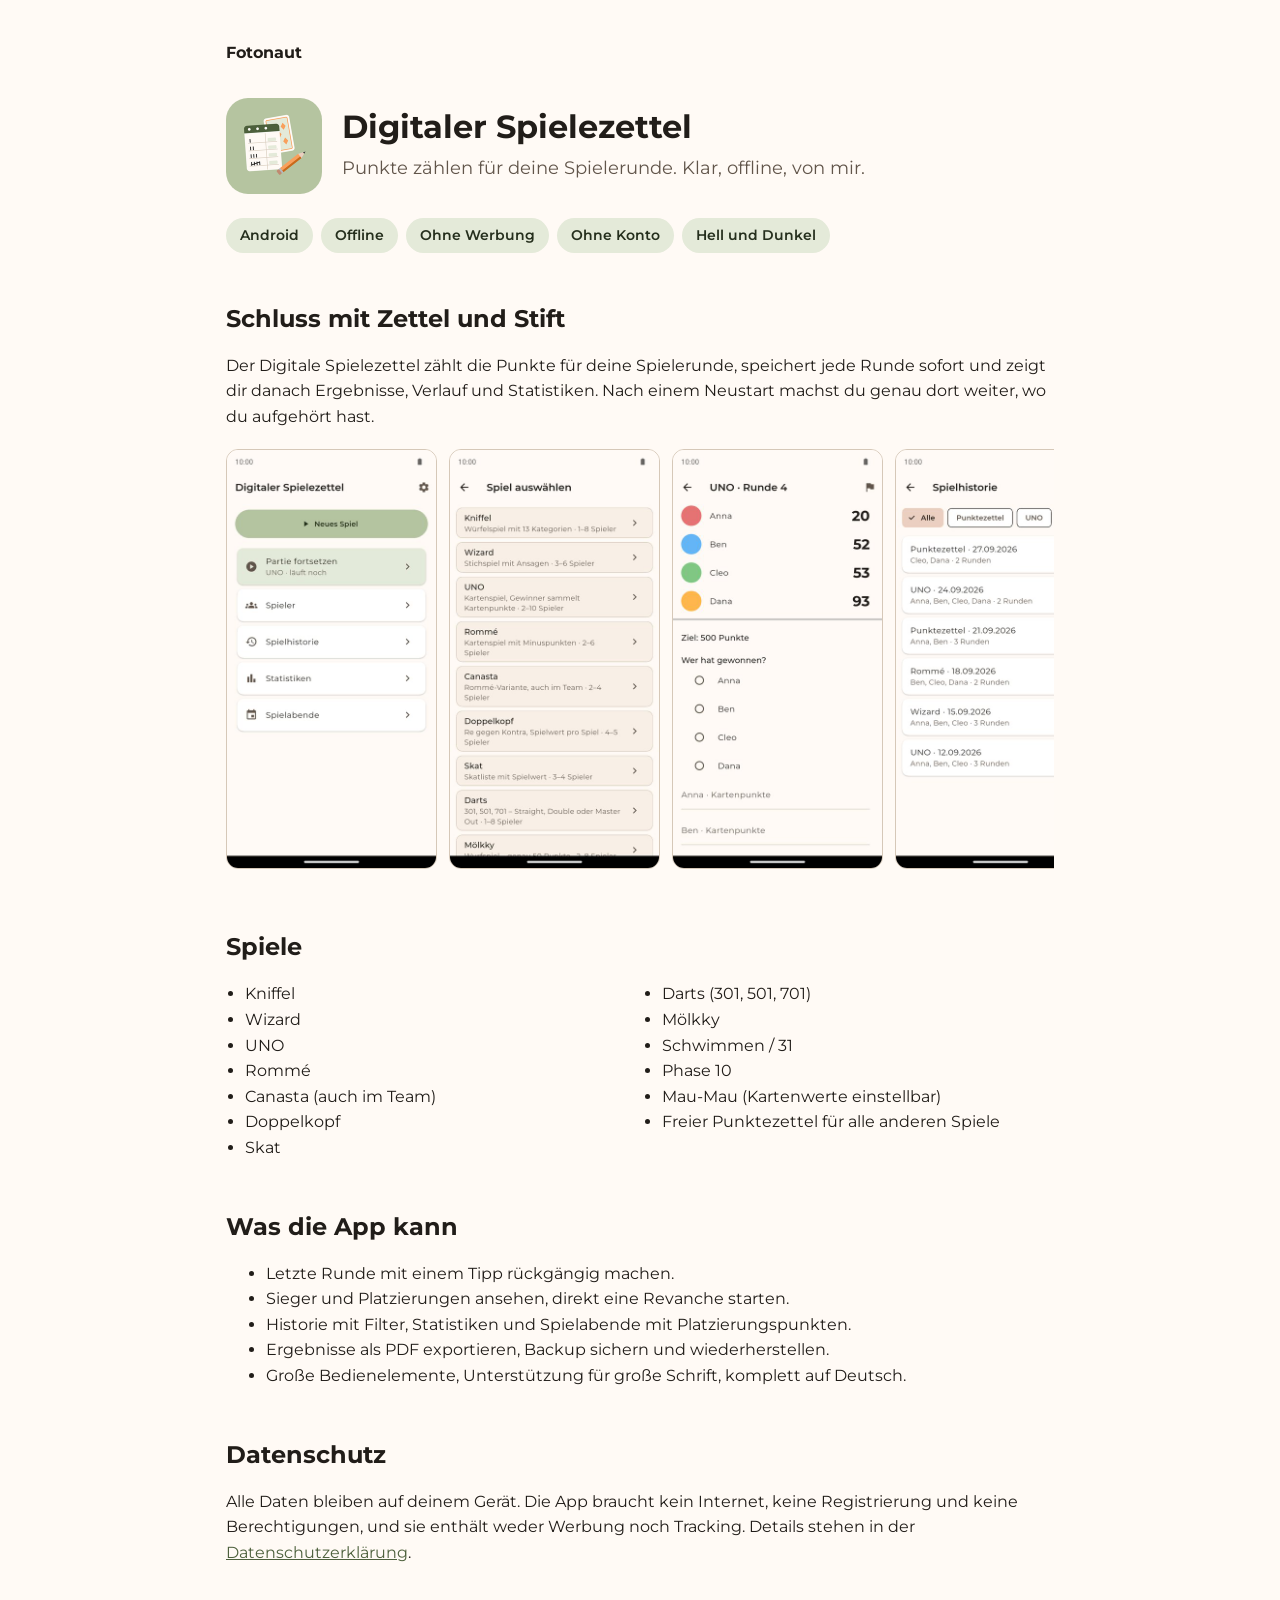
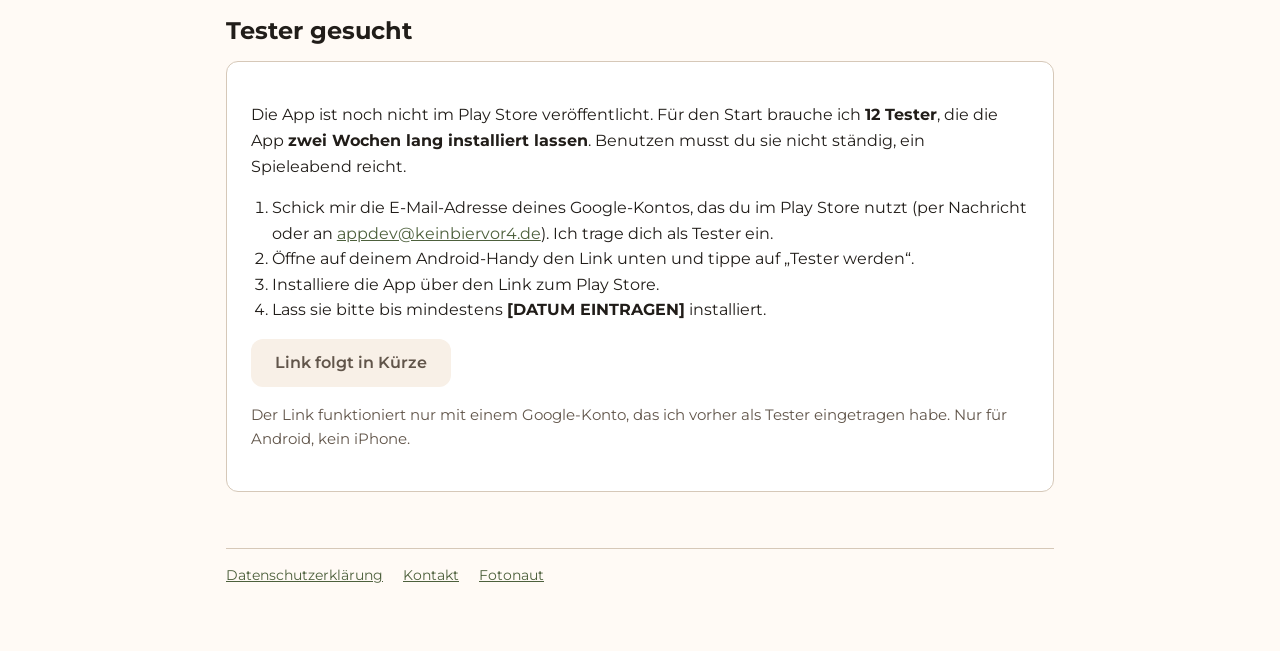
==== spielezettel/index.html @ 7267d0b2 "feat: landing page for the Digitaler Spielezettel closed test Co-Authored-By: Claude Sonnet 5.5 <nor" ====
<!doctype html>
<html lang="de">
<head>
<meta charset="utf-8">
<meta name="viewport" content="width=device-width, initial-scale=1">
<meta name="robots" content="noindex, nofollow">
<title>Digitaler Spielezettel</title>
<meta name="description" content="Digitaler Spielezettel: Punkte zählen für Kniffel, Skat, UNO, Phase 10 und mehr. Offline, ohne Werbung, ohne Konto.">
<link rel="icon" href="img/icon.png">
<link rel="stylesheet" href="../assets/fotonaut.css">
<style>
*{box-sizing:border-box}
body{margin:0}
main{max-width:860px;margin:0 auto;padding:24px 16px 64px}
a{color:var(--fn-link)}
h1,h2,h3{font-family:var(--fn-font-heading);margin:0 0 12px}
h2{font-size:1.5rem;margin-top:48px}
p,li{line-height:1.6}
.brand{font-family:var(--fn-font-heading);font-weight:700;text-decoration:none;color:var(--fn-text)}
.hero{display:flex;gap:20px;align-items:center;margin-top:32px;flex-wrap:wrap}
.hero img{width:96px;height:96px;border-radius:22px;flex:none}
.hero h1{font-size:2rem;line-height:1.15;margin:0}
.lead{color:var(--fn-text-muted);font-size:1.1rem;margin:8px 0 0}
.facts{display:flex;gap:8px;flex-wrap:wrap;list-style:none;padding:0;margin:24px 0 0}
.facts li{background:var(--fn-primary-container);color:var(--fn-on-primary-container);border-radius:999px;padding:6px 14px;font-size:.9rem;font-weight:600}
.shots{display:flex;gap:12px;overflow-x:auto;padding:4px 0 12px;scroll-snap-type:x proximity}
.shots img{height:420px;width:auto;border-radius:var(--fn-radius-md);border:1px solid var(--fn-outline);flex:none;scroll-snap-align:start}
.games{columns:2;column-gap:24px;padding-left:1.2rem}
.card{background:var(--fn-surface);border:1px solid var(--fn-outline);border-radius:var(--fn-radius-md);padding:24px}
.btn{display:inline-block;font:600 1rem var(--fn-font-body);border-radius:var(--fn-radius-md);padding:14px 24px;min-height:48px;text-decoration:none;text-align:center}
.btn.primary{background:var(--fn-primary);color:var(--fn-on-primary)}
.btn[aria-disabled=true]{background:var(--fn-surface-variant);color:var(--fn-text-muted);cursor:not-allowed;pointer-events:none}
ol{padding-left:1.3rem}
.note{color:var(--fn-text-muted);font-size:.95rem}
footer{margin-top:56px;padding-top:16px;border-top:1px solid var(--fn-outline);font-size:.9rem;color:var(--fn-text-muted)}
footer a{margin-right:16px}
@media (max-width:560px){.games{columns:1}.shots img{height:360px}}
</style>
</head>
<body>
<main>
<p><a class="brand" href="../">Fotonaut</a></p>

<header class="hero">
  <img src="img/icon.png" alt="App-Symbol des Digitalen Spielezettels" width="96" height="96">
  <div>
    <h1>Digitaler Spielezettel</h1>
    <p class="lead">Punkte zählen für deine Spielerunde. Klar, offline, von mir.</p>
  </div>
</header>

<ul class="facts">
  <li>Android</li>
  <li>Offline</li>
  <li>Ohne Werbung</li>
  <li>Ohne Konto</li>
  <li>Hell und Dunkel</li>
</ul>

<h2>Schluss mit Zettel und Stift</h2>
<p>Der Digitale Spielezettel zählt die Punkte für deine Spielerunde, speichert jede Runde sofort und zeigt dir danach Ergebnisse, Verlauf und Statistiken. Nach einem Neustart machst du genau dort weiter, wo du aufgehört hast.</p>

<div class="shots" role="list" aria-label="Screenshots der App">
  <img role="listitem" src="img/1-startseite.jpg" alt="Startseite mit Neues Spiel, Partie fortsetzen, Spieler, Spielhistorie, Statistiken und Spielabende" width="216" height="432">
  <img role="listitem" src="img/2-spielauswahl.jpg" alt="Spielauswahl mit Kniffel, Wizard, UNO, Rommé und weiteren Spielen" width="216" height="432">
  <img role="listitem" src="img/3-runde.jpg" alt="Laufende UNO-Runde mit Punktestand der vier Spieler" width="216" height="432">
  <img role="listitem" src="img/4-historie.jpg" alt="Spielhistorie mit Filter und abgeschlossenen Spielen" width="216" height="432">
  <img role="listitem" src="img/5-ergebnis.jpg" alt="Ergebnis eines Wizard-Spiels mit Platzierungen und Rundenverlauf" width="216" height="432">
  <img role="listitem" src="img/6-statistik.jpg" alt="Statistiken mit Siegen pro Spieler und gespielten Spielen pro Monat" width="216" height="432">
</div>

<h2>Spiele</h2>
<ul class="games">
  <li>Kniffel</li><li>Wizard</li><li>UNO</li><li>Rommé</li>
  <li>Canasta (auch im Team)</li><li>Doppelkopf</li><li>Skat</li>
  <li>Darts (301, 501, 701)</li><li>Mölkky</li><li>Schwimmen / 31</li>
  <li>Phase 10</li><li>Mau-Mau (Kartenwerte einstellbar)</li>
  <li>Freier Punktezettel für alle anderen Spiele</li>
</ul>

<h2>Was die App kann</h2>
<ul>
  <li>Letzte Runde mit einem Tipp rückgängig machen.</li>
  <li>Sieger und Platzierungen ansehen, direkt eine Revanche starten.</li>
  <li>Historie mit Filter, Statistiken und Spielabende mit Platzierungspunkten.</li>
  <li>Ergebnisse als PDF exportieren, Backup sichern und wiederherstellen.</li>
  <li>Große Bedienelemente, Unterstützung für große Schrift, komplett auf Deutsch.</li>
</ul>

<h2>Datenschutz</h2>
<p>Alle Daten bleiben auf deinem Gerät. Die App braucht kein Internet, keine Registrierung und keine Berechtigungen, und sie enthält weder Werbung noch Tracking. Details stehen in der <a href="datenschutz.html">Datenschutzerklärung</a>.</p>

<h2 id="tester">Tester gesucht</h2>
<div class="card">
  <p>Die App ist noch nicht im Play Store veröffentlicht. Für den Start brauche ich <strong>12 Tester</strong>, die die App <strong>zwei Wochen lang installiert lassen</strong>. Benutzen musst du sie nicht ständig, ein Spieleabend reicht.</p>
  <ol>
    <li>Schick mir die E-Mail-Adresse deines Google-Kontos, das du im Play Store nutzt (per Nachricht oder an <a href="mailto:appdev@keinbiervor4.de">appdev@keinbiervor4.de</a>). Ich trage dich als Tester ein.</li>
    <li>Öffne auf deinem Android-Handy den Link unten und tippe auf „Tester werden“.</li>
    <li>Installiere die App über den Link zum Play Store.</li>
    <li>Lass sie bitte bis mindestens <strong>[DATUM EINTRAGEN]</strong> installiert.</li>
  </ol>
  <p>
    <!-- Platzhalter: href durch den "Link zur Teilnahme" aus der Play Console ersetzen
         und aria-disabled sowie den Text "Link folgt" entfernen. -->
    <a id="tester-link" class="btn primary" href="#tester" aria-disabled="true">Link folgt in Kürze</a>
  </p>
  <p class="note">Der Link funktioniert nur mit einem Google-Konto, das ich vorher als Tester eingetragen habe. Nur für Android, kein iPhone.</p>
</div>

<footer>
  <a href="datenschutz.html">Datenschutzerklärung</a>
  <a href="mailto:appdev@keinbiervor4.de">Kontakt</a>
  <a href="../">Fotonaut</a>
</footer>
</main>
</body>
</html>
---- assets/fotonaut.css ----
/* Generated by scripts/build.mjs – do not edit. */
@font-face { font-family: "Montserrat"; src: url("./Montserrat-Variable.ttf") format("truetype"); font-weight: 100 900; font-display: swap; }
:root {
  --fn-background: #FFFAF5;
  --fn-surface: #FFFFFF;
  --fn-surface-variant: #F8F0E7;
  --fn-outline: #D6C8B8;
  --fn-text: #211D19;
  --fn-text-muted: #61554A;
  --fn-primary: #B5C4A0;
  --fn-on-primary: #252F1D;
  --fn-primary-container: #E4EAD9;
  --fn-on-primary-container: #252F1D;
  --fn-link: #4D603C;
  --fn-accent: #F9A05C;
  --fn-on-accent: #46230A;
  --fn-success: #2F7D55;
  --fn-error: #B93C45;
  --fn-on-error: #FFFFFF;
  --fn-secondary-container: #EBCFC0;
  --fn-on-secondary-container: #211D19;
  --fn-font-heading: "Montserrat", system-ui, sans-serif;
  --fn-font-body: "Montserrat", system-ui, sans-serif;
  --fn-font-mono: "JetBrains Mono", ui-monospace, monospace;
  --fn-radius-sm: 6px;
  --fn-radius-md: 12px;
  --fn-radius-lg: 20px;
  --fn-space-1: 4px;
  --fn-space-2: 8px;
  --fn-space-3: 12px;
  --fn-space-4: 16px;
  --fn-space-5: 24px;
  --fn-space-6: 32px;
  --fn-space-7: 48px;
  --fn-space-8: 64px;
  --fn-sage-50: #F3F6EE;
  --fn-sage-100: #E4EAD9;
  --fn-sage-200: #CDD8BC;
  --fn-sage-300: #B5C4A0;
  --fn-sage-400: #9AAE82;
  --fn-sage-500: #7F9566;
  --fn-sage-600: #657B4F;
  --fn-sage-700: #4D603C;
  --fn-sage-800: #38472B;
  --fn-sage-900: #252F1D;
  --fn-clay-100: #F6E7DF;
  --fn-clay-200: #EBCFC0;
  --fn-clay-300: #DDB19D;
  --fn-clay-500: #C08A70;
  --fn-clay-700: #8C5A44;
  --fn-sand-0: #FFFFFF;
  --fn-sand-50: #FFFAF5;
  --fn-sand-100: #F8F0E7;
  --fn-sand-200: #EDE2D5;
  --fn-sand-300: #D6C8B8;
  --fn-sand-400: #B0A090;
  --fn-sand-500: #857666;
  --fn-sand-600: #61554A;
  --fn-sand-700: #453C34;
  --fn-sand-800: #2F2924;
  --fn-sand-900: #211D19;
  --fn-orange-50: #FFF4EA;
  --fn-orange-100: #FFE6D0;
  --fn-orange-200: #FFD0A8;
  --fn-orange-300: #FFB77D;
  --fn-orange-400: #F9A05C;
  --fn-orange-500: #F28C3C;
  --fn-orange-600: #C96A1B;
  --fn-orange-700: #9A4F12;
  --fn-orange-800: #6E380D;
  --fn-orange-900: #46230A;
  --fn-green-300: #8FD9B0;
  --fn-green-500: #2F7D55;
  --fn-red-300: #FFA3A8;
  --fn-red-500: #B93C45;
}
@media (prefers-color-scheme: dark) {
  :root:not([data-theme="light"]) {
    --fn-background: #211D19;
    --fn-surface: #2F2924;
    --fn-surface-variant: #453C34;
    --fn-outline: #857666;
    --fn-text: #FFFAF5;
    --fn-text-muted: #D6C8B8;
    --fn-primary: #B5C4A0;
    --fn-on-primary: #252F1D;
    --fn-primary-container: #38472B;
    --fn-on-primary-container: #E4EAD9;
    --fn-link: #B5C4A0;
    --fn-accent: #F9A05C;
    --fn-on-accent: #46230A;
    --fn-success: #8FD9B0;
    --fn-error: #FFA3A8;
    --fn-on-error: #211D19;
    --fn-secondary-container: #8C5A44;
    --fn-on-secondary-container: #F6E7DF;
  }
}
:root[data-theme="dark"] {
  --fn-background: #211D19;
  --fn-surface: #2F2924;
  --fn-surface-variant: #453C34;
  --fn-outline: #857666;
  --fn-text: #FFFAF5;
  --fn-text-muted: #D6C8B8;
  --fn-primary: #B5C4A0;
  --fn-on-primary: #252F1D;
  --fn-primary-container: #38472B;
  --fn-on-primary-container: #E4EAD9;
  --fn-link: #B5C4A0;
  --fn-accent: #F9A05C;
  --fn-on-accent: #46230A;
  --fn-success: #8FD9B0;
  --fn-error: #FFA3A8;
  --fn-on-error: #211D19;
  --fn-secondary-container: #8C5A44;
  --fn-on-secondary-container: #F6E7DF;
}
body { background: var(--fn-background); color: var(--fn-text); font-family: var(--fn-font-body); line-height: 1.5; }
.fn-display { font-family: var(--fn-font-heading); font-size: 2.5rem; font-weight: 700; line-height: 1.15; }
.fn-headline { font-family: var(--fn-font-heading); font-size: 1.75rem; font-weight: 700; line-height: 1.2; }
.fn-title { font-family: var(--fn-font-heading); font-size: 1.25rem; font-weight: 600; line-height: 1.3; }
.fn-body { font-family: var(--fn-font-body); font-size: 1rem; font-weight: 400; line-height: 1.5; }
.fn-label { font-family: var(--fn-font-body); font-size: 0.875rem; font-weight: 600; line-height: 1.4; }
.fn-caption { font-family: var(--fn-font-body); font-size: 0.75rem; font-weight: 400; line-height: 1.4; }
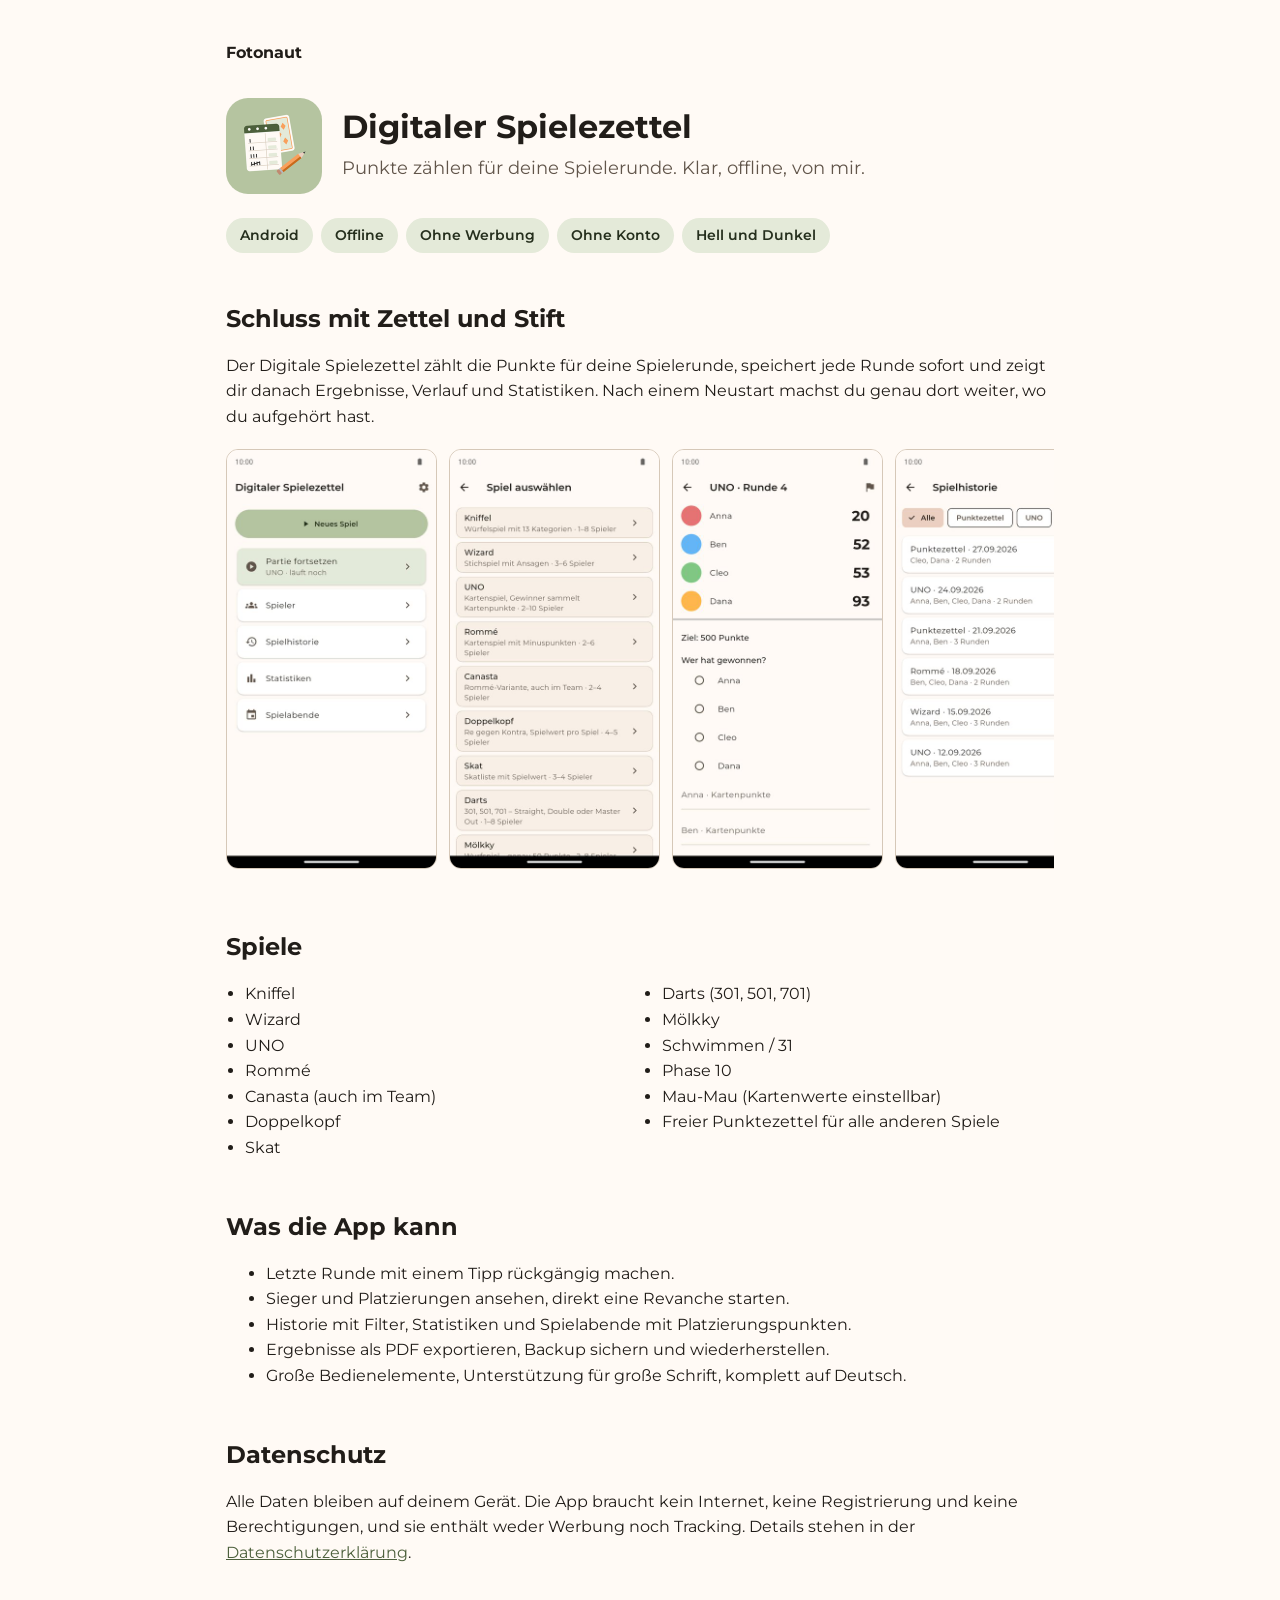
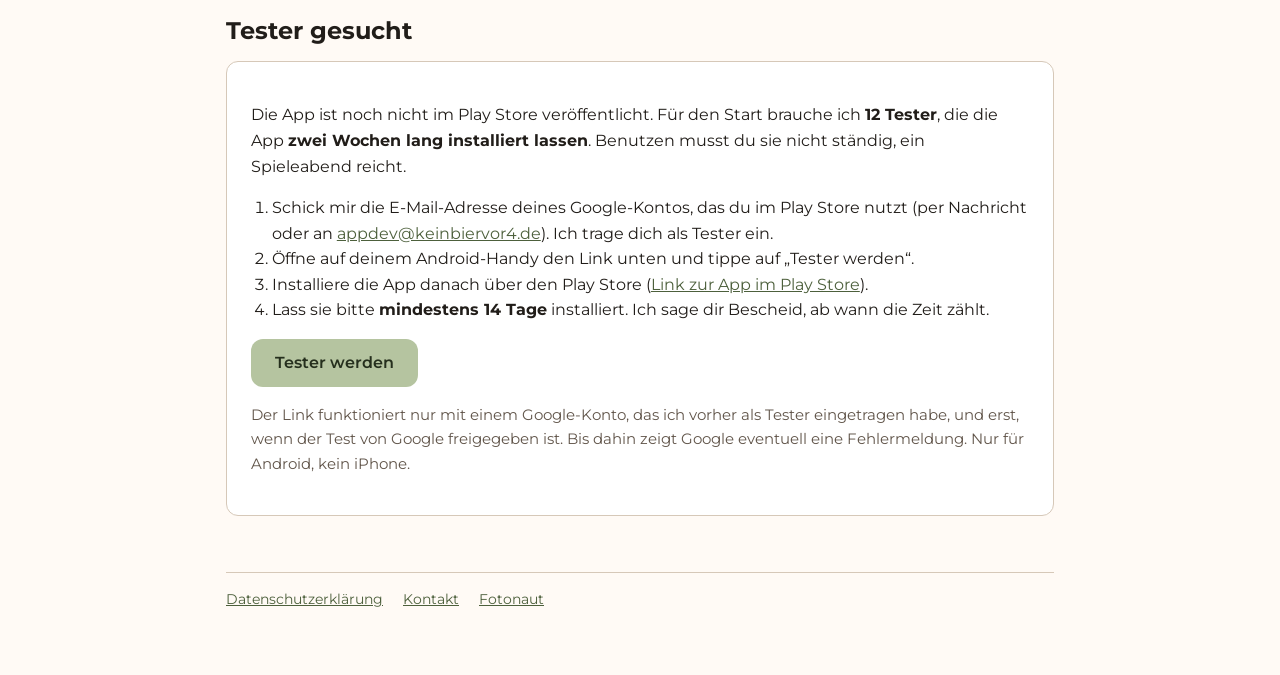
==== commit 9aa047ff: "feat: add closed test opt-in link to the landing page Co-Authored-By: Claude Sonnet 5.5 <noreply@ant" ====
--- a/spielezettel/index.html
+++ b/spielezettel/index.html
@@ -96,15 +96,13 @@
   <ol>
     <li>Schick mir die E-Mail-Adresse deines Google-Kontos, das du im Play Store nutzt (per Nachricht oder an <a href="mailto:appdev@keinbiervor4.de">appdev@keinbiervor4.de</a>). Ich trage dich als Tester ein.</li>
     <li>Öffne auf deinem Android-Handy den Link unten und tippe auf „Tester werden“.</li>
-    <li>Installiere die App über den Link zum Play Store.</li>
-    <li>Lass sie bitte bis mindestens <strong>[DATUM EINTRAGEN]</strong> installiert.</li>
+    <li>Installiere die App danach über den Play Store (<a href="https://play.google.com/store/apps/details?id=io.github.fotonaut.spielezettel">Link zur App im Play Store</a>).</li>
+    <li>Lass sie bitte <strong>mindestens 14 Tage</strong> installiert. Ich sage dir Bescheid, ab wann die Zeit zählt.</li>
   </ol>
   <p>
-    <!-- Platzhalter: href durch den "Link zur Teilnahme" aus der Play Console ersetzen
-         und aria-disabled sowie den Text "Link folgt" entfernen. -->
-    <a id="tester-link" class="btn primary" href="#tester" aria-disabled="true">Link folgt in Kürze</a>
+    <a id="tester-link" class="btn primary" href="https://play.google.com/apps/testing/io.github.fotonaut.spielezettel">Tester werden</a>
   </p>
-  <p class="note">Der Link funktioniert nur mit einem Google-Konto, das ich vorher als Tester eingetragen habe. Nur für Android, kein iPhone.</p>
+  <p class="note">Der Link funktioniert nur mit einem Google-Konto, das ich vorher als Tester eingetragen habe, und erst, wenn der Test von Google freigegeben ist. Bis dahin zeigt Google eventuell eine Fehlermeldung. Nur für Android, kein iPhone.</p>
 </div>
 
 <footer>
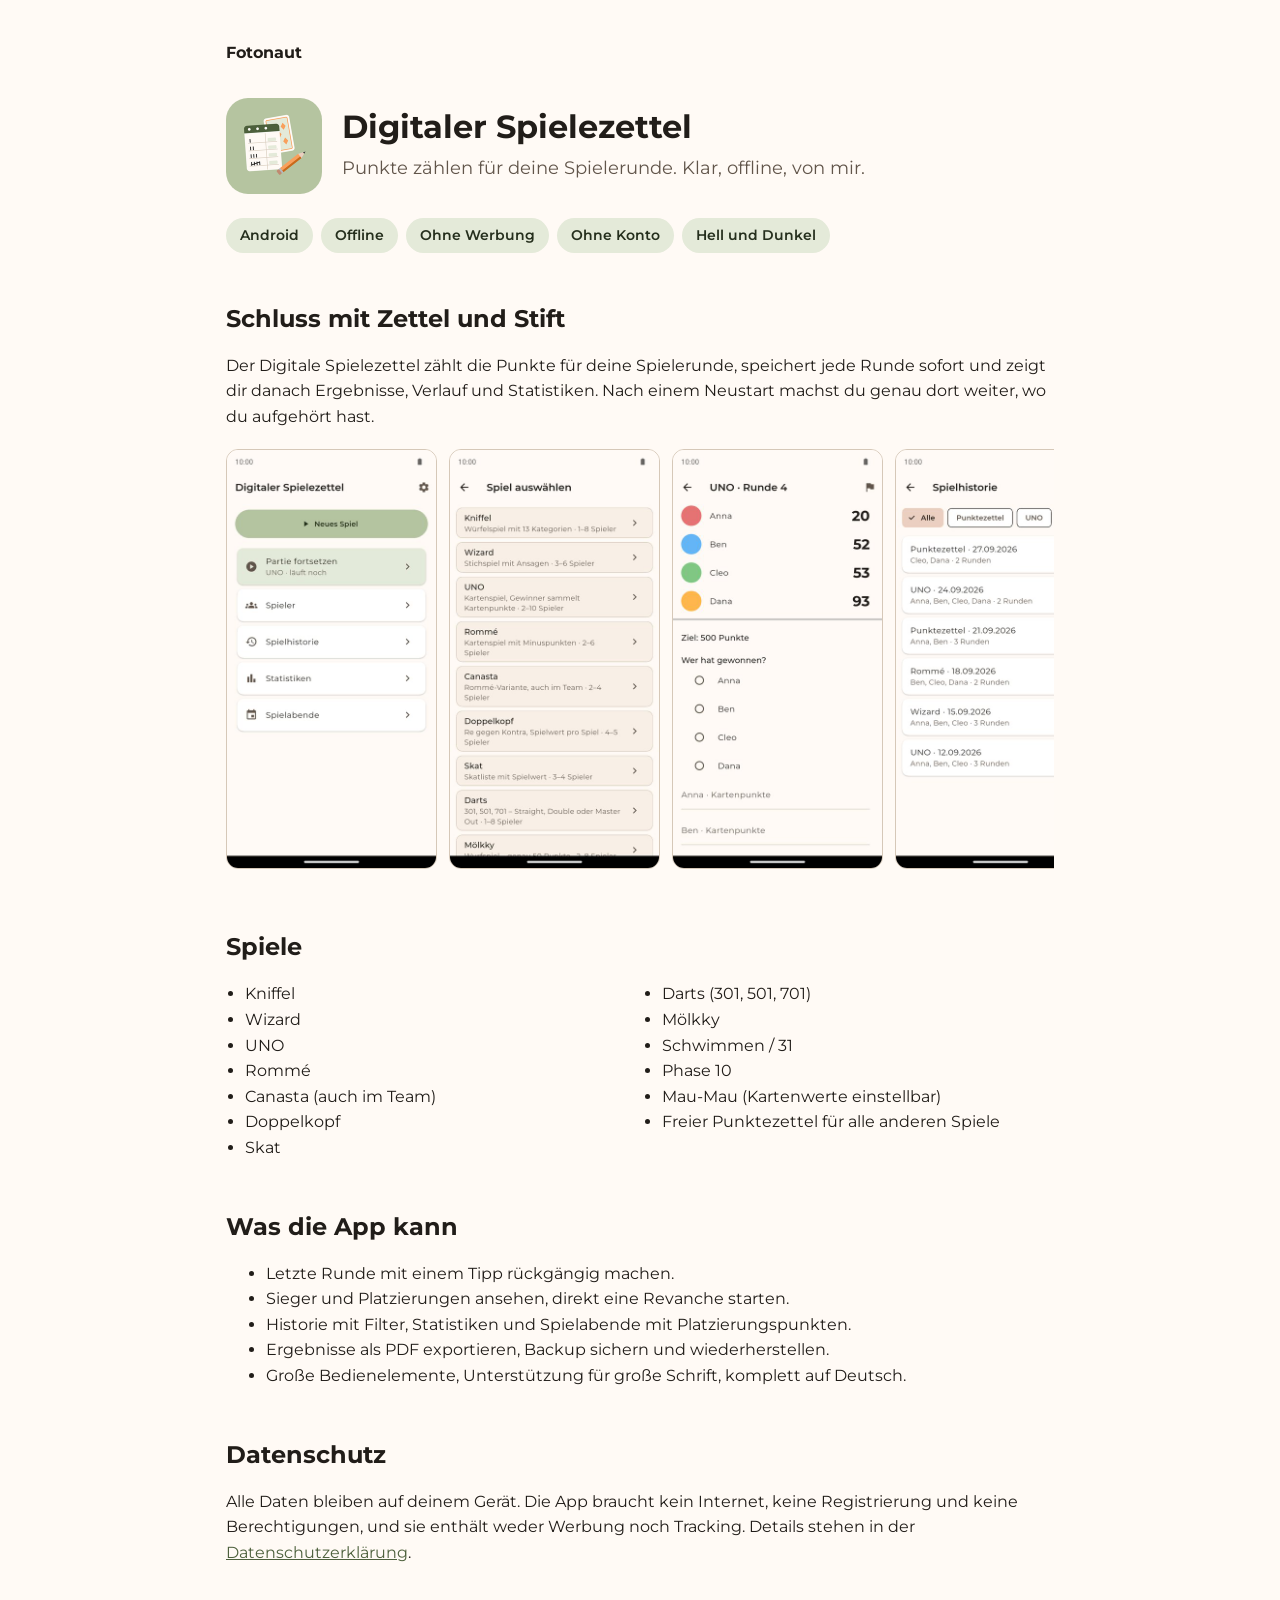
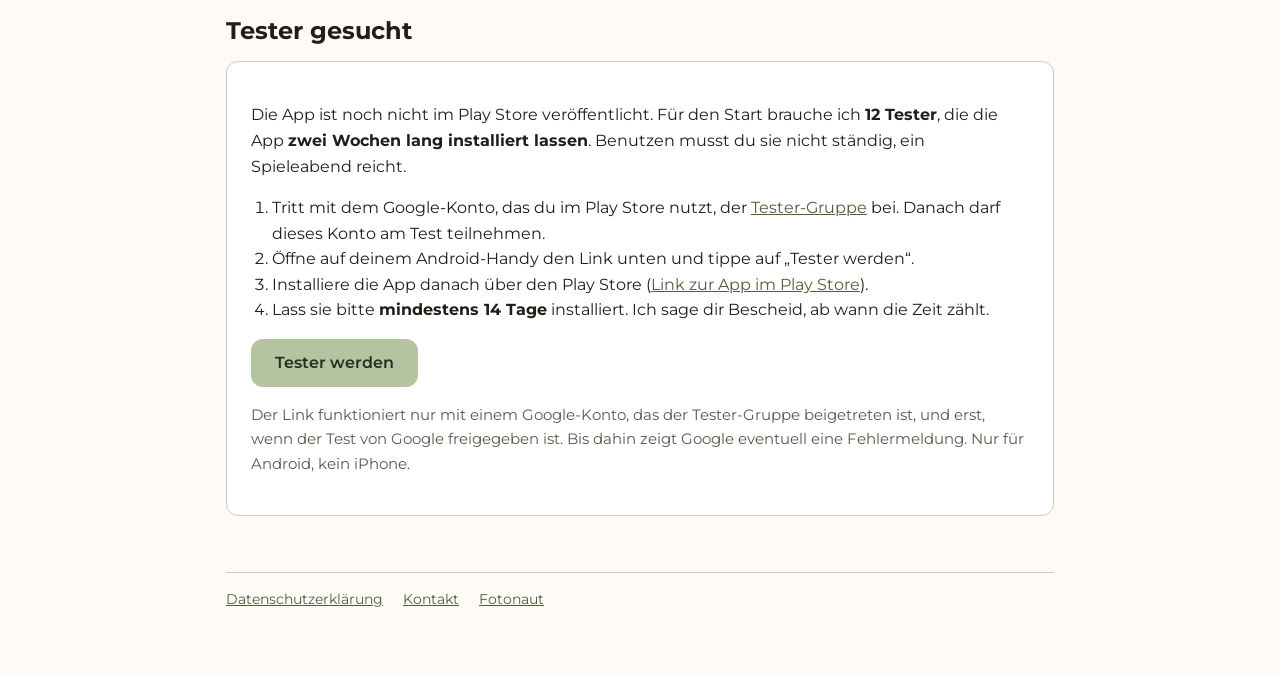
==== commit 29e358b9: "feat: join the Google Group before opting in to the closed test Co-Authored-By: Claude Sonnet 5.5 <n" ====
--- a/spielezettel/index.html
+++ b/spielezettel/index.html
@@ -94,7 +94,7 @@
 <div class="card">
   <p>Die App ist noch nicht im Play Store veröffentlicht. Für den Start brauche ich <strong>12 Tester</strong>, die die App <strong>zwei Wochen lang installiert lassen</strong>. Benutzen musst du sie nicht ständig, ein Spieleabend reicht.</p>
   <ol>
-    <li>Schick mir die E-Mail-Adresse deines Google-Kontos, das du im Play Store nutzt (per Nachricht oder an <a href="mailto:appdev@keinbiervor4.de">appdev@keinbiervor4.de</a>). Ich trage dich als Tester ein.</li>
+    <li>Tritt mit dem Google-Konto, das du im Play Store nutzt, der <a href="https://groups.google.com/g/spielezettel-tester">Tester-Gruppe</a> bei. Danach darf dieses Konto am Test teilnehmen.</li>
     <li>Öffne auf deinem Android-Handy den Link unten und tippe auf „Tester werden“.</li>
     <li>Installiere die App danach über den Play Store (<a href="https://play.google.com/store/apps/details?id=io.github.fotonaut.spielezettel">Link zur App im Play Store</a>).</li>
     <li>Lass sie bitte <strong>mindestens 14 Tage</strong> installiert. Ich sage dir Bescheid, ab wann die Zeit zählt.</li>
@@ -102,7 +102,7 @@
   <p>
     <a id="tester-link" class="btn primary" href="https://play.google.com/apps/testing/io.github.fotonaut.spielezettel">Tester werden</a>
   </p>
-  <p class="note">Der Link funktioniert nur mit einem Google-Konto, das ich vorher als Tester eingetragen habe, und erst, wenn der Test von Google freigegeben ist. Bis dahin zeigt Google eventuell eine Fehlermeldung. Nur für Android, kein iPhone.</p>
+  <p class="note">Der Link funktioniert nur mit einem Google-Konto, das der Tester-Gruppe beigetreten ist, und erst, wenn der Test von Google freigegeben ist. Bis dahin zeigt Google eventuell eine Fehlermeldung. Nur für Android, kein iPhone.</p>
 </div>
 
 <footer>
